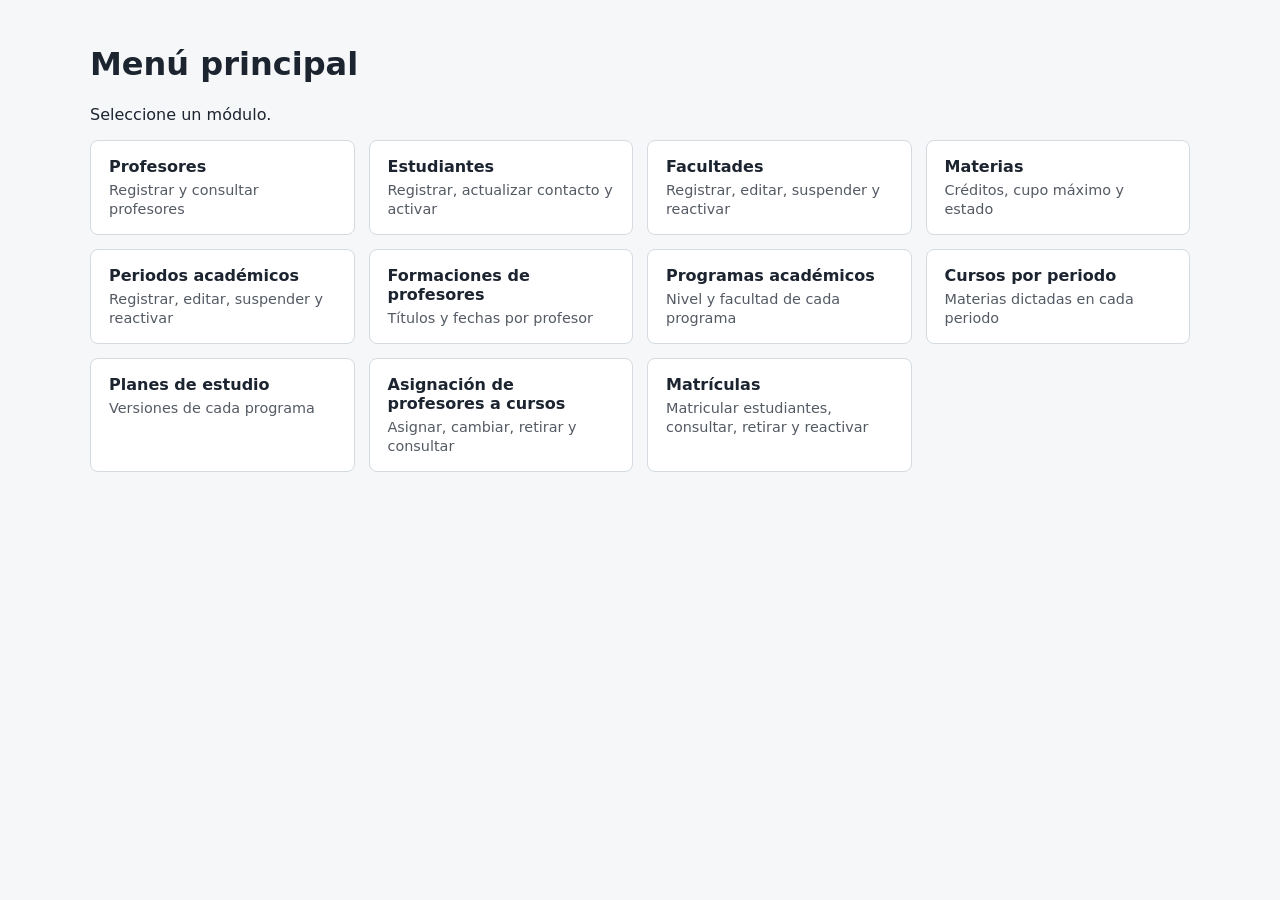
==== web/index.html @ 6fbb42f3 "Se agrega el proyecto POO" ====
<!DOCTYPE html>
<html lang="es">
<head>
    <meta charset="UTF-8">
    <meta name="viewport" content="width=device-width, initial-scale=1">
    <title>Menú principal</title>
    <link rel="stylesheet" href="estilos.css">
</head>
<body>
    <main class="ancho">
        <h1>Menú principal</h1>
        <p>Seleccione un módulo.</p>

        <ul class="menu">
            <li>
                <a class="tarjeta" href="profesores.html">
                    <strong>Profesores</strong>
                    <span>Registrar y consultar profesores</span>
                </a>
            </li>
            <li>
                <a class="tarjeta" href="estudiantes.html">
                    <strong>Estudiantes</strong>
                    <span>Registrar, actualizar contacto y activar</span>
                </a>
            </li>
            <li>
                <a class="tarjeta" href="facultades.html">
                    <strong>Facultades</strong>
                    <span>Registrar, editar, suspender y reactivar</span>
                </a>
            </li>
            <li>
                <a class="tarjeta" href="materias.html">
                    <strong>Materias</strong>
                    <span>Créditos, cupo máximo y estado</span>
                </a>
            </li>
            <li>
                <a class="tarjeta" href="periodos-academicos.html">
                    <strong>Periodos académicos</strong>
                    <span>Registrar, editar, suspender y reactivar</span>
                </a>
            </li>
            <li>
                <a class="tarjeta" href="formaciones-profesores.html">
                    <strong>Formaciones de profesores</strong>
                    <span>Títulos y fechas por profesor</span>
                </a>
            </li>
            <li>
                <a class="tarjeta" href="programas.html">
                    <strong>Programas académicos</strong>
                    <span>Nivel y facultad de cada programa</span>
                </a>
            </li>
            <li>
                <a class="tarjeta" href="cursos-periodos.html">
                    <strong>Cursos por periodo</strong>
                    <span>Materias dictadas en cada periodo</span>
                </a>
            </li>
            <li>
                <a class="tarjeta" href="planes-estudio.html">
                    <strong>Planes de estudio</strong>
                    <span>Versiones de cada programa</span>
                </a>
            </li>
            <li>
                <a class="tarjeta" href="cursos-profesores.html">
                    <strong>Asignación de profesores a cursos</strong>
                    <span>Asignar, cambiar, retirar y consultar</span>
                </a>
            </li>
            <li>
                <a class="tarjeta" href="matriculas.html">
                    <strong>Matrículas</strong>
                    <span>Matricular estudiantes, consultar, retirar y reactivar</span>
                </a>
            </li>
        </ul>
    </main>
</body>
</html>
---- web/estilos.css ----
:root {
    --fondo: #f6f7f9;
    --tarjeta: #ffffff;
    --texto: #1c2430;
    --borde: #d5dae1;
    --acento: #1f5fbf;
    --error: #b3261e;
    --ok: #1b6e3c;
}
@media (prefers-color-scheme: dark) {
    :root {
        --fondo: #14181f;
        --tarjeta: #1d232c;
        --texto: #e6e9ee;
        --borde: #333c48;
        --acento: #6ea2f2;
        --error: #f2827a;
        --ok: #6fd09a;
    }
}
body {
    margin: 0;
    background: var(--fondo);
    color: var(--texto);
    font-family: system-ui, -apple-system, "Segoe UI", sans-serif;
}
main { max-width: 760px; margin: 0 auto; padding: 24px 16px; }
section {
    background: var(--tarjeta);
    border: 1px solid var(--borde);
    border-radius: 8px;
    padding: 16px 20px;
    margin-bottom: 20px;
}
form { display: flex; flex-wrap: wrap; gap: 12px; align-items: end; }
label { display: flex; flex-direction: column; gap: 4px; font-size: 0.9rem; }
input {
    padding: 8px 10px;
    border: 1px solid var(--borde);
    border-radius: 6px;
    background: var(--fondo);
    color: var(--texto);
    font: inherit;
}
button {
    padding: 9px 18px;
    border: 0;
    border-radius: 6px;
    background: var(--acento);
    color: #fff;
    font: inherit;
    cursor: pointer;
}
table { width: 100%; border-collapse: collapse; }
th, td { text-align: left; padding: 8px; border-bottom: 1px solid var(--borde); }
#mensaje { min-height: 1.4em; margin: 12px 0 0; }
#mensaje.error { color: var(--error); }
#mensaje.ok { color: var(--ok); }

/* ===== Compartido por todas las paginas ===== */
[hidden] { display: none !important; }

main.ancho { max-width: 1100px; }

nav { display: flex; gap: 18px; margin-bottom: 8px; }
nav a { color: var(--acento); text-decoration: none; }
nav a:hover { text-decoration: underline; }

select {
    padding: 8px 10px;
    border: 1px solid var(--borde);
    border-radius: 6px;
    background: var(--fondo);
    color: var(--texto);
    font: inherit;
}

.tabla-scroll { overflow-x: auto; }
td.acciones { display: flex; flex-wrap: wrap; gap: 6px; align-items: center; }

button.secundario {
    background: transparent;
    color: var(--acento);
    border: 1px solid var(--acento);
    padding: 6px 12px;
}
button.peligro {
    background: var(--error);
    padding: 6px 12px;
}
#msgAsignar, #msgLista { min-height: 1.4em; margin: 12px 0 0; }
#msgAsignar.error, #msgLista.error { color: var(--error); }
#msgAsignar.ok, #msgLista.ok { color: var(--ok); }

/* ===== Menu principal ===== */
.menu {
    display: grid;
    grid-template-columns: repeat(auto-fill, minmax(240px, 1fr));
    gap: 14px;
    padding: 0;
    margin: 0;
    list-style: none;
}
.tarjeta {
    display: block;
    height: 100%;
    box-sizing: border-box;
    background: var(--tarjeta);
    border: 1px solid var(--borde);
    border-radius: 8px;
    padding: 16px 18px;
    color: var(--texto);
    text-decoration: none;
}
.tarjeta strong { display: block; margin-bottom: 4px; }
.tarjeta span { font-size: 0.9rem; opacity: 0.75; }
a.tarjeta:hover, a.tarjeta:focus-visible { border-color: var(--acento); }
.tarjeta.pendiente { opacity: 0.5; cursor: not-allowed; }

/* Filtro sobre la tabla */
form.filtro { margin-bottom: 12px; }
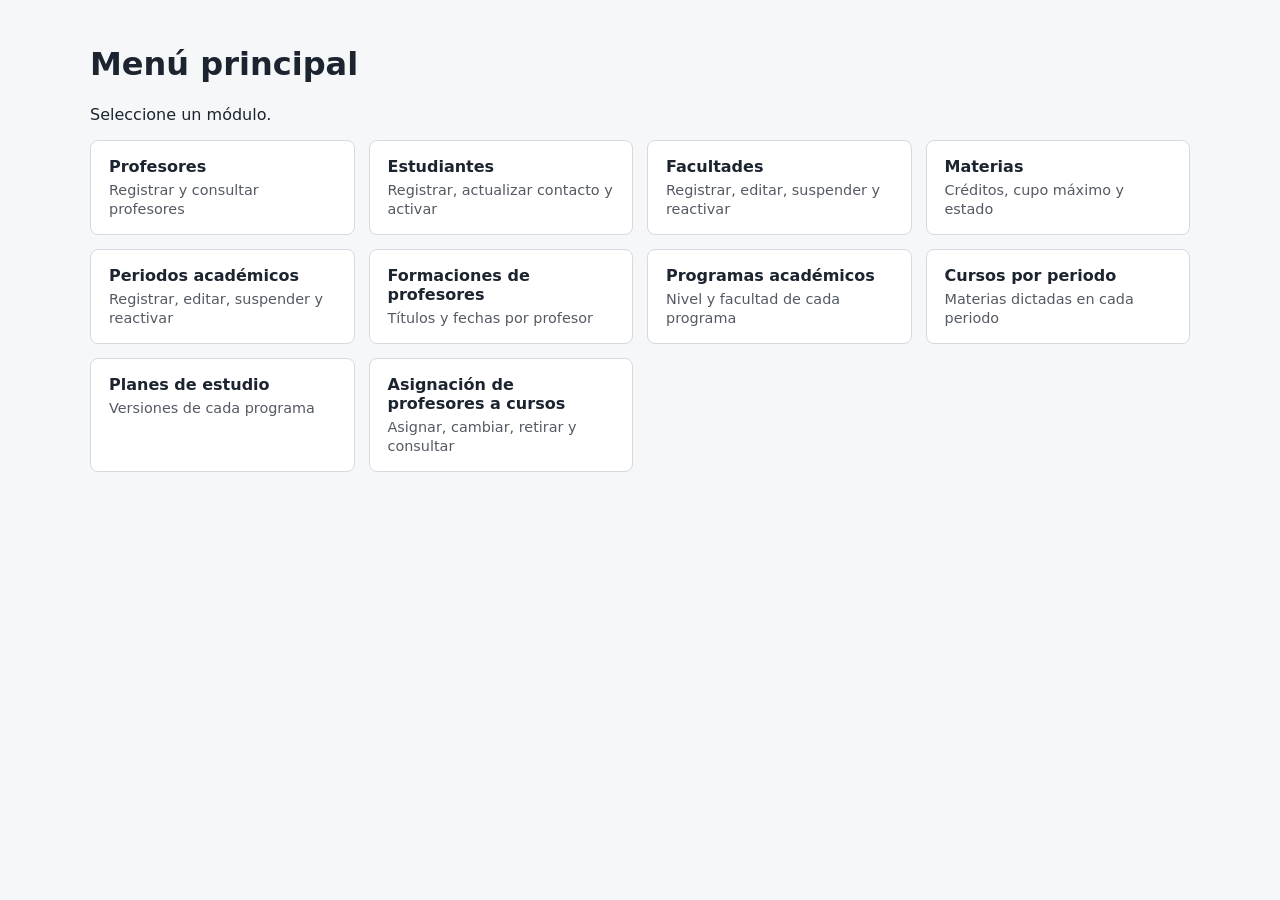
==== commit b1f8a448: "Meto los modelos nuevos al proyecto" ====
--- a/web/index.html
+++ b/web/index.html
@@ -72,12 +72,6 @@
                     <span>Asignar, cambiar, retirar y consultar</span>
                 </a>
             </li>
-            <li>
-                <a class="tarjeta" href="matriculas.html">
-                    <strong>Matrículas</strong>
-                    <span>Matricular estudiantes, consultar, retirar y reactivar</span>
-                </a>
-            </li>
         </ul>
     </main>
 </body>
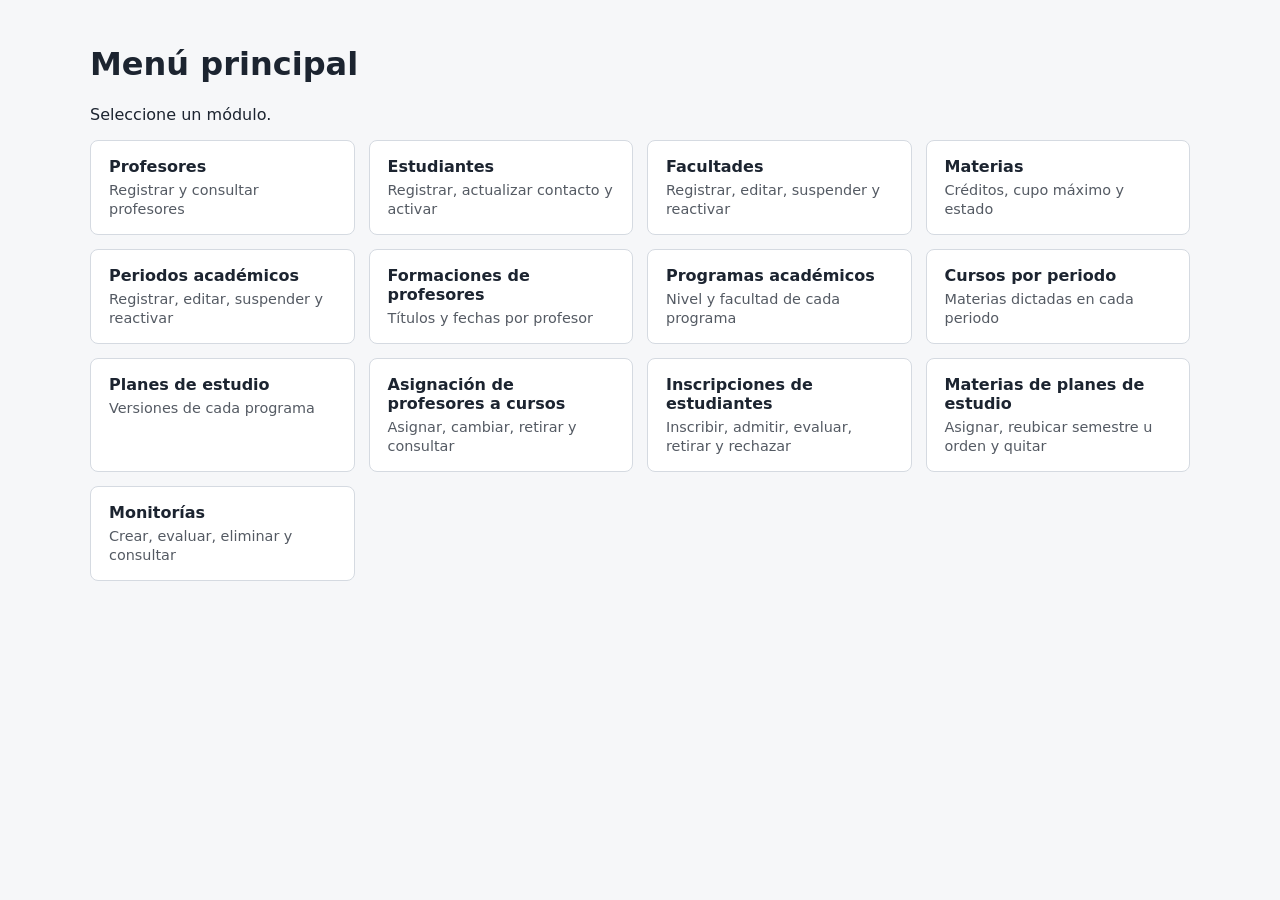
==== commit f4ad31d6: "Se agrego las vista web de CursoEstudiante, Monitoria, PlanEstudio" ====
--- a/web/index.html
+++ b/web/index.html
@@ -72,6 +72,24 @@
                     <span>Asignar, cambiar, retirar y consultar</span>
                 </a>
             </li>
+            <li>
+                <a class="tarjeta" href="cursos-estudiantes.html">
+                    <strong>Inscripciones de estudiantes</strong>
+                    <span>Inscribir, admitir, evaluar, retirar y rechazar</span>
+                </a>
+            </li>
+            <li>
+                <a class="tarjeta" href="planes-materias.html">
+                    <strong>Materias de planes de estudio</strong>
+                    <span>Asignar, reubicar semestre u orden y quitar</span>
+                </a>
+            </li>
+            <li>
+                <a class="tarjeta" href="monitorias.html">
+                    <strong>Monitorías</strong>
+                    <span>Crear, evaluar, eliminar y consultar</span>
+                </a>
+            </li>
         </ul>
     </main>
 </body>
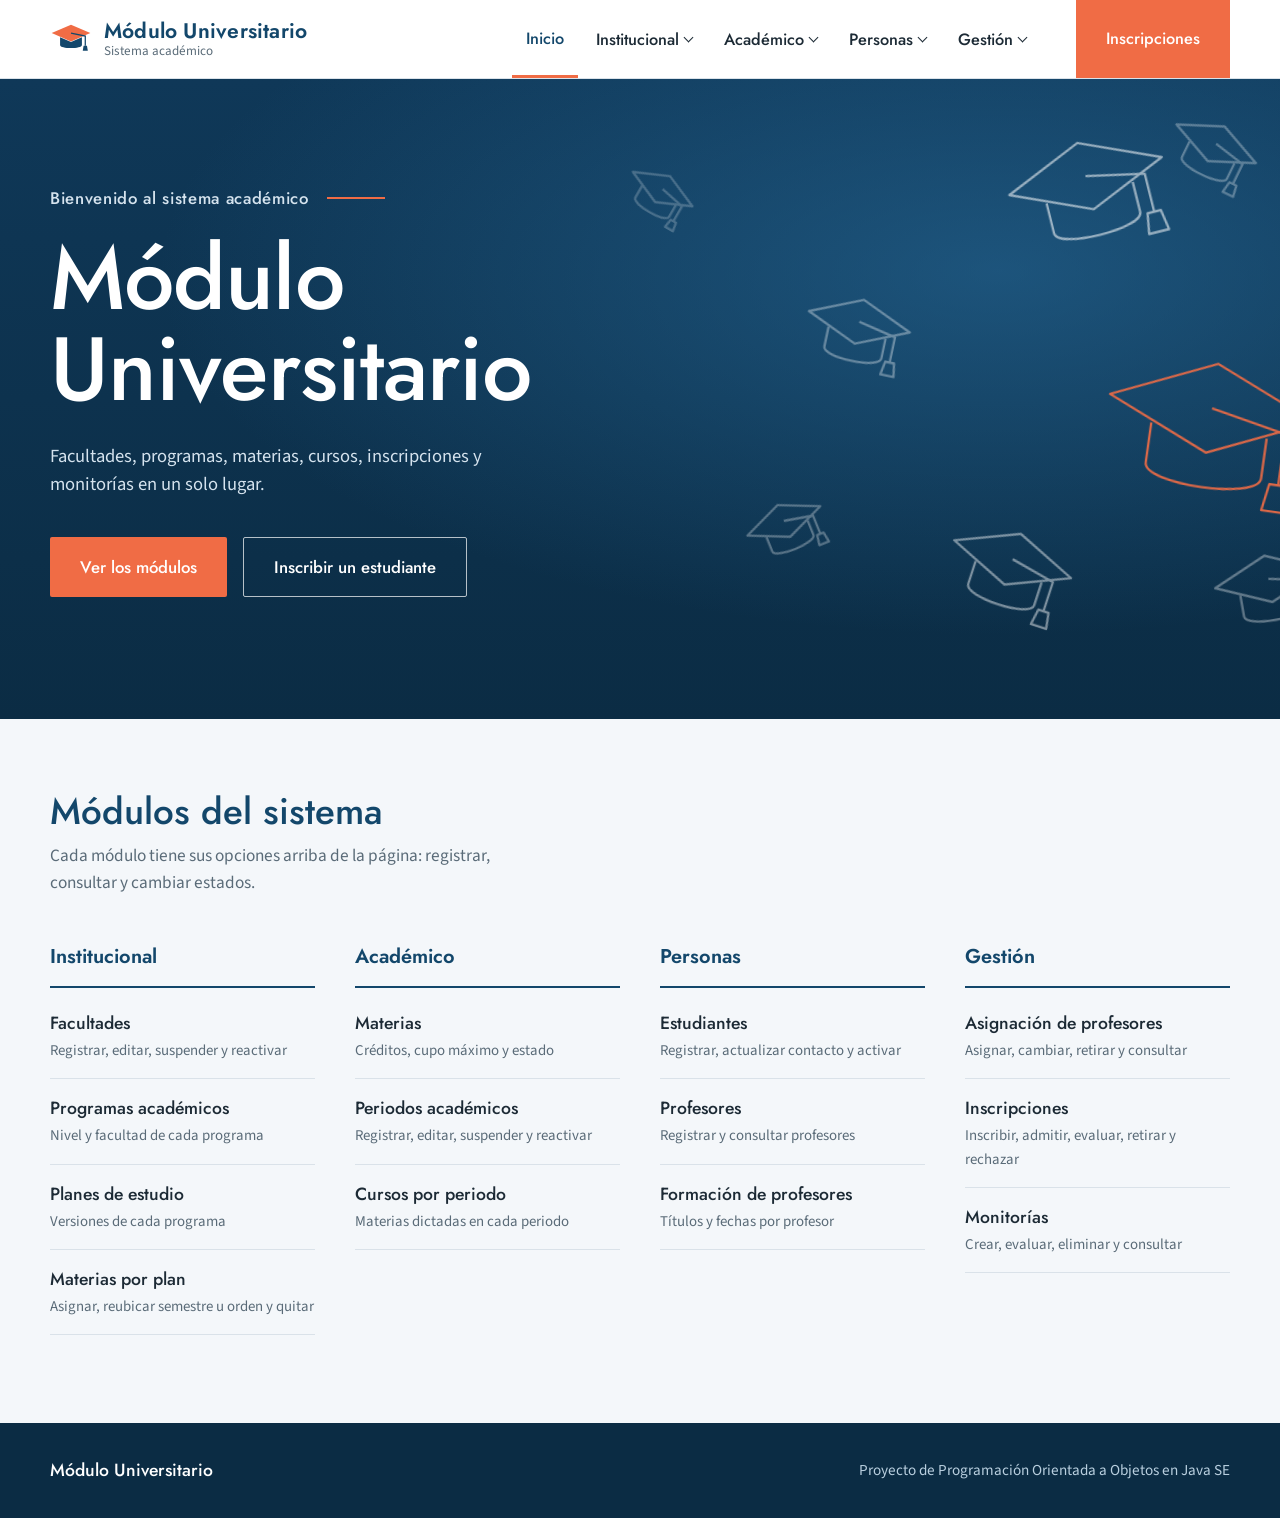
==== commit 87eae231: "Arreglo completo en el frontend" ====
--- a/web/index.html
+++ b/web/index.html
@@ -3,94 +3,133 @@
 <head>
     <meta charset="UTF-8">
     <meta name="viewport" content="width=device-width, initial-scale=1">
-    <title>Menú principal</title>
+    <title>Módulo Universitario</title>
+    <link rel="preconnect" href="https://fonts.googleapis.com">
+    <link rel="preconnect" href="https://fonts.gstatic.com" crossorigin>
+    <link href="https://fonts.googleapis.com/css2?family=Jost:wght@400;500;600&amp;family=Source+Sans+3:wght@400;600&amp;display=swap" rel="stylesheet">
     <link rel="stylesheet" href="estilos.css">
 </head>
 <body>
-    <main class="ancho">
-        <h1>Menú principal</h1>
-        <p>Seleccione un módulo.</p>
+    <svg width="0" height="0" style="position:absolute" aria-hidden="true" focusable="false">
+        <symbol id="birrete" viewBox="0 0 100 80">
+            <path d="M50 6 L96 26 L50 46 L4 26 Z" />
+            <path d="M24 36 V54 C24 64 76 64 76 54 V36" />
+            <path d="M50 26 L84 33 V56" />
+            <path d="M80 56 h8 l2 12 h-12 Z" />
+        </symbol>
+    </svg>
+    <a class="saltar" href="#contenido">Saltar al contenido</a>
+    <header class="encabezado">
+        <div class="contenedor">
+            <a class="logo" href="index.html">
+                <svg viewBox="0 0 100 80" aria-hidden="true">
+                    <path d="M50 6 L96 26 L50 46 L4 26 Z" fill="#f06c45"/>
+                    <path d="M24 36 V54 C24 64 76 64 76 54 V36 L50 47 Z" fill="#13476b"/>
+                    <path d="M50 26 L84 33 V56" fill="none" stroke="#13476b" stroke-width="3"/>
+                    <path d="M80 56 h8 l2 12 h-12 Z" fill="#13476b"/>
+                </svg>
+                <span class="logo-texto"><strong>Módulo Universitario</strong><span>Sistema académico</span></span>
+            </a>
+            <nav class="menu-principal" id="menuPrincipal" aria-label="Módulos">
+                <ul>
+                    <li><a class="menu-enlace" href="index.html" aria-current="page">Inicio</a></li>
+                    <li>
+                        <button class="menu-grupo" type="button" aria-expanded="false" aria-controls="sub0">Institucional</button>
+                        <ul class="submenu" id="sub0" hidden>
+                            <li><a href="facultades.html"><strong>Facultades</strong><span>Registrar, editar, suspender y reactivar</span></a></li><li><a href="programas.html"><strong>Programas académicos</strong><span>Nivel y facultad de cada programa</span></a></li><li><a href="planes-estudio.html"><strong>Planes de estudio</strong><span>Versiones de cada programa</span></a></li><li><a href="planes-materias.html"><strong>Materias por plan</strong><span>Asignar, reubicar semestre u orden y quitar</span></a></li>
+                        </ul>
+                    </li>
+                    <li>
+                        <button class="menu-grupo" type="button" aria-expanded="false" aria-controls="sub1">Académico</button>
+                        <ul class="submenu" id="sub1" hidden>
+                            <li><a href="materias.html"><strong>Materias</strong><span>Créditos, cupo máximo y estado</span></a></li><li><a href="periodos-academicos.html"><strong>Periodos académicos</strong><span>Registrar, editar, suspender y reactivar</span></a></li><li><a href="cursos-periodos.html"><strong>Cursos por periodo</strong><span>Materias dictadas en cada periodo</span></a></li>
+                        </ul>
+                    </li>
+                    <li>
+                        <button class="menu-grupo" type="button" aria-expanded="false" aria-controls="sub2">Personas</button>
+                        <ul class="submenu" id="sub2" hidden>
+                            <li><a href="estudiantes.html"><strong>Estudiantes</strong><span>Registrar, actualizar contacto y activar</span></a></li><li><a href="profesores.html"><strong>Profesores</strong><span>Registrar y consultar profesores</span></a></li><li><a href="formaciones-profesores.html"><strong>Formación de profesores</strong><span>Títulos y fechas por profesor</span></a></li>
+                        </ul>
+                    </li>
+                    <li>
+                        <button class="menu-grupo" type="button" aria-expanded="false" aria-controls="sub3">Gestión</button>
+                        <ul class="submenu" id="sub3" hidden>
+                            <li><a href="cursos-profesores.html"><strong>Asignación de profesores</strong><span>Asignar, cambiar, retirar y consultar</span></a></li><li><a href="cursos-estudiantes.html"><strong>Inscripciones</strong><span>Inscribir, admitir, evaluar, retirar y rechazar</span></a></li><li><a href="monitorias.html"><strong>Monitorías</strong><span>Crear, evaluar, eliminar y consultar</span></a></li>
+                        </ul>
+                    </li>
+                    <li class="solo-movil"><a href="cursos-estudiantes.html">Inscripciones</a></li>
+                </ul>
+            </nav>
+            <a class="boton-cabecera" href="cursos-estudiantes.html">Inscripciones</a>
+            <button class="boton-menu" id="botonMenu" type="button" aria-expanded="false" aria-controls="menuPrincipal" aria-label="Abrir menú"><span></span></button>
+        </div>
+    </header>
 
-        <ul class="menu">
-            <li>
-                <a class="tarjeta" href="profesores.html">
-                    <strong>Profesores</strong>
-                    <span>Registrar y consultar profesores</span>
-                </a>
-            </li>
-            <li>
-                <a class="tarjeta" href="estudiantes.html">
-                    <strong>Estudiantes</strong>
-                    <span>Registrar, actualizar contacto y activar</span>
-                </a>
-            </li>
-            <li>
-                <a class="tarjeta" href="facultades.html">
-                    <strong>Facultades</strong>
-                    <span>Registrar, editar, suspender y reactivar</span>
-                </a>
-            </li>
-            <li>
-                <a class="tarjeta" href="materias.html">
-                    <strong>Materias</strong>
-                    <span>Créditos, cupo máximo y estado</span>
-                </a>
-            </li>
-            <li>
-                <a class="tarjeta" href="periodos-academicos.html">
-                    <strong>Periodos académicos</strong>
-                    <span>Registrar, editar, suspender y reactivar</span>
-                </a>
-            </li>
-            <li>
-                <a class="tarjeta" href="formaciones-profesores.html">
-                    <strong>Formaciones de profesores</strong>
-                    <span>Títulos y fechas por profesor</span>
-                </a>
-            </li>
-            <li>
-                <a class="tarjeta" href="programas.html">
-                    <strong>Programas académicos</strong>
-                    <span>Nivel y facultad de cada programa</span>
-                </a>
-            </li>
-            <li>
-                <a class="tarjeta" href="cursos-periodos.html">
-                    <strong>Cursos por periodo</strong>
-                    <span>Materias dictadas en cada periodo</span>
-                </a>
-            </li>
-            <li>
-                <a class="tarjeta" href="planes-estudio.html">
-                    <strong>Planes de estudio</strong>
-                    <span>Versiones de cada programa</span>
-                </a>
-            </li>
-            <li>
-                <a class="tarjeta" href="cursos-profesores.html">
-                    <strong>Asignación de profesores a cursos</strong>
-                    <span>Asignar, cambiar, retirar y consultar</span>
-                </a>
-            </li>
-            <li>
-                <a class="tarjeta" href="cursos-estudiantes.html">
-                    <strong>Inscripciones de estudiantes</strong>
-                    <span>Inscribir, admitir, evaluar, retirar y rechazar</span>
-                </a>
-            </li>
-            <li>
-                <a class="tarjeta" href="planes-materias.html">
-                    <strong>Materias de planes de estudio</strong>
-                    <span>Asignar, reubicar semestre u orden y quitar</span>
-                </a>
-            </li>
-            <li>
-                <a class="tarjeta" href="monitorias.html">
-                    <strong>Monitorías</strong>
-                    <span>Crear, evaluar, eliminar y consultar</span>
-                </a>
-            </li>
-        </ul>
+    <section class="portada" aria-labelledby="tituloPortada">
+        <svg class="birretes" viewBox="0 0 1200 640" preserveAspectRatio="xMaxYMid slice" aria-hidden="true"><g class="b"><use href="#birrete" width="100" height="80" transform="translate(930 90) rotate(-14) scale(1.6)" fill="none" stroke="#ffffff" stroke-width="1.38" stroke-linejoin="round" opacity="0.55"/></g><g class="b"><use href="#birrete" width="100" height="80" transform="translate(760 210) rotate(12) scale(1.05)" fill="none" stroke="#ffffff" stroke-width="2.10" stroke-linejoin="round" opacity="0.35"/></g><g class="b"><use href="#birrete" width="100" height="80" transform="translate(1040 260) rotate(8) scale(2.1)" fill="none" stroke="#f06c45" stroke-width="1.05" stroke-linejoin="round" opacity="0.9"/></g><g class="b"><use href="#birrete" width="100" height="80" transform="translate(690 430) rotate(-22) scale(0.8)" fill="none" stroke="#ffffff" stroke-width="2.75" stroke-linejoin="round" opacity="0.3"/></g><g class="b"><use href="#birrete" width="100" height="80" transform="translate(900 420) rotate(18) scale(1.25)" fill="none" stroke="#ffffff" stroke-width="1.76" stroke-linejoin="round" opacity="0.45"/></g><g class="b"><use href="#birrete" width="100" height="80" transform="translate(1110 40) rotate(26) scale(0.9)" fill="none" stroke="#ffffff" stroke-width="2.44" stroke-linejoin="round" opacity="0.3"/></g><g class="b"><use href="#birrete" width="100" height="80" transform="translate(600 90) rotate(30) scale(0.7)" fill="none" stroke="#ffffff" stroke-width="3.14" stroke-linejoin="round" opacity="0.22"/></g><g class="b"><use href="#birrete" width="100" height="80" transform="translate(1130 470) rotate(-10) scale(1.1)" fill="none" stroke="#ffffff" stroke-width="2.00" stroke-linejoin="round" opacity="0.35"/></g></svg>
+        <div class="contenedor">
+            <p class="portada-saludo">Bienvenido al sistema académico</p>
+            <h1 id="tituloPortada">Módulo Universitario</h1>
+            <p class="portada-texto">Facultades, programas, materias, cursos, inscripciones y monitorías en un solo lugar.</p>
+            <div class="portada-acciones">
+                <a class="boton boton-coral" href="#modulos">Ver los módulos</a>
+                <a class="boton boton-claro" href="cursos-estudiantes.html">Inscribir un estudiante</a>
+            </div>
+        </div>
+    </section>
+
+    <main id="contenido" class="directorio">
+        <div class="contenedor">
+            <div class="directorio-intro" id="modulos">
+                <h2>Módulos del sistema</h2>
+                <p>Cada módulo tiene sus opciones arriba de la página: registrar, consultar y cambiar estados.</p>
+            </div>
+            <div class="grupos">
+                <div class="grupo">
+                    <h3>Institucional</h3>
+                    <ul>
+                        <li><a href="facultades.html"><strong>Facultades</strong><span>Registrar, editar, suspender y reactivar</span></a></li>
+                        <li><a href="programas.html"><strong>Programas académicos</strong><span>Nivel y facultad de cada programa</span></a></li>
+                        <li><a href="planes-estudio.html"><strong>Planes de estudio</strong><span>Versiones de cada programa</span></a></li>
+                        <li><a href="planes-materias.html"><strong>Materias por plan</strong><span>Asignar, reubicar semestre u orden y quitar</span></a></li>
+                    </ul>
+                </div>
+                <div class="grupo">
+                    <h3>Académico</h3>
+                    <ul>
+                        <li><a href="materias.html"><strong>Materias</strong><span>Créditos, cupo máximo y estado</span></a></li>
+                        <li><a href="periodos-academicos.html"><strong>Periodos académicos</strong><span>Registrar, editar, suspender y reactivar</span></a></li>
+                        <li><a href="cursos-periodos.html"><strong>Cursos por periodo</strong><span>Materias dictadas en cada periodo</span></a></li>
+                    </ul>
+                </div>
+                <div class="grupo">
+                    <h3>Personas</h3>
+                    <ul>
+                        <li><a href="estudiantes.html"><strong>Estudiantes</strong><span>Registrar, actualizar contacto y activar</span></a></li>
+                        <li><a href="profesores.html"><strong>Profesores</strong><span>Registrar y consultar profesores</span></a></li>
+                        <li><a href="formaciones-profesores.html"><strong>Formación de profesores</strong><span>Títulos y fechas por profesor</span></a></li>
+                    </ul>
+                </div>
+                <div class="grupo">
+                    <h3>Gestión</h3>
+                    <ul>
+                        <li><a href="cursos-profesores.html"><strong>Asignación de profesores</strong><span>Asignar, cambiar, retirar y consultar</span></a></li>
+                        <li><a href="cursos-estudiantes.html"><strong>Inscripciones</strong><span>Inscribir, admitir, evaluar, retirar y rechazar</span></a></li>
+                        <li><a href="monitorias.html"><strong>Monitorías</strong><span>Crear, evaluar, eliminar y consultar</span></a></li>
+                    </ul>
+                </div>
+            </div>
+        </div>
     </main>
+
+    <footer class="pie">
+        <div class="contenedor">
+            <strong>Módulo Universitario</strong>
+            <span>Proyecto de Programación Orientada a Objetos en Java SE</span>
+        </div>
+    </footer>
+
+
+    <script src="layout.js"></script>
 </body>
 </html>
--- a/web/estilos.css
+++ b/web/estilos.css
@@ -1,121 +1,471 @@
+/* =====================================================================
+   Módulo Universitario - hoja de estilos única para todas las páginas.
+   Solo presentación: los formularios, tablas e ids que usa el JS son los mismos.
+   ===================================================================== */
+
 :root {
-    --fondo: #f6f7f9;
+    --azul: #13476b;          /* estructura, títulos, enlaces */
+    --azul-noche: #0b2c44;    /* portada, franja de título y pie */
+    --azul-suave: #e8f0f6;    /* fondos de cabeceras de tabla */
+    --coral: #f06c45;         /* acción principal */
+    --coral-oscuro: #d9562f;
+    --fondo: #f4f7fa;
     --tarjeta: #ffffff;
-    --texto: #1c2430;
-    --borde: #d5dae1;
-    --acento: #1f5fbf;
-    --error: #b3261e;
-    --ok: #1b6e3c;
-}
-@media (prefers-color-scheme: dark) {
-    :root {
-        --fondo: #14181f;
-        --tarjeta: #1d232c;
-        --texto: #e6e9ee;
-        --borde: #333c48;
-        --acento: #6ea2f2;
-        --error: #f2827a;
-        --ok: #6fd09a;
-    }
-}
+    --tinta: #1c2a35;
+    --tinta-suave: #5a6b78;
+    --linea: #dae2e9;
+    --error: #b42318;
+    --error-fondo: #fdecea;
+    --ok: #18794e;
+    --ok-fondo: #e6f4ec;
+
+    --titulos: "Jost", "Segoe UI", system-ui, sans-serif;
+    --texto: "Source Sans 3", "Segoe UI", system-ui, sans-serif;
+
+    --ancho: 1180px;
+    --alto-encabezado: 78px;
+    --radio: 6px;
+}
+
+*, *::before, *::after { box-sizing: border-box; }
+[hidden] { display: none !important; }
+
+html { scroll-behavior: smooth; scroll-padding-top: calc(var(--alto-encabezado) + 72px); }
+@media (prefers-reduced-motion: reduce) { html { scroll-behavior: auto; } }
+
 body {
     margin: 0;
     background: var(--fondo);
-    color: var(--texto);
-    font-family: system-ui, -apple-system, "Segoe UI", sans-serif;
-}
-main { max-width: 760px; margin: 0 auto; padding: 24px 16px; }
-section {
+    color: var(--tinta);
+    font-family: var(--texto);
+    font-size: 16px;
+    line-height: 1.55;
+    display: flex;
+    flex-direction: column;
+    min-height: 100vh;
+}
+
+a { color: var(--azul); }
+:focus-visible { outline: 3px solid var(--coral); outline-offset: 2px; }
+
+.contenedor { width: min(var(--ancho), 100% - 32px); margin-inline: auto; }
+
+.saltar {
+    position: absolute; left: 16px; top: -60px; z-index: 100;
+    background: var(--coral); color: #fff; padding: 10px 16px; border-radius: var(--radio);
+    font-weight: 600; text-decoration: none;
+}
+.saltar:focus { top: 12px; }
+
+/* =====================================================================
+   Encabezado: logo + menú de entidades + acceso a Inscripciones
+   ===================================================================== */
+.encabezado {
+    position: sticky; top: 0; z-index: 50;
+    background: #fff;
+    border-bottom: 1px solid var(--linea);
+}
+.encabezado .contenedor {
+    display: flex; align-items: stretch; gap: 24px;
+    height: var(--alto-encabezado);
+}
+
+.logo {
+    display: flex; align-items: center; gap: 12px;
+    text-decoration: none; color: var(--azul);
+    margin-right: auto;
+}
+.logo svg { width: 42px; height: 42px; flex: none; }
+.logo-texto { display: flex; flex-direction: column; line-height: 1.05; }
+.logo-texto strong {
+    white-space: nowrap;
+    font-family: var(--titulos); font-size: 1.32rem; font-weight: 600; letter-spacing: 0.01em;
+}
+.logo-texto span { font-size: 0.82rem; color: var(--tinta-suave); margin-top: 3px; }
+
+.menu-principal { display: flex; align-items: stretch; }
+.menu-principal > ul {
+    display: flex; align-items: stretch; gap: 4px;
+    list-style: none; margin: 0; padding: 0;
+}
+.menu-principal > ul > li { position: relative; display: flex; }
+
+.menu-enlace,
+.menu-grupo {
+    display: flex; align-items: center; gap: 6px;
+    padding: 0 14px;
+    font-family: var(--titulos); font-size: 1.02rem; font-weight: 500;
+    color: var(--tinta); text-decoration: none;
+    background: none; border: 0; cursor: pointer;
+    border-bottom: 3px solid transparent;
+    border-top: 3px solid transparent;
+}
+.menu-grupo::after {
+    content: ""; width: 7px; height: 7px; margin-top: -3px;
+    border-right: 1.6px solid currentColor; border-bottom: 1.6px solid currentColor;
+    transform: rotate(45deg); transition: transform .15s;
+}
+.menu-enlace:hover, .menu-grupo:hover,
+.menu-grupo[aria-expanded="true"] { color: var(--coral); }
+.menu-grupo[aria-expanded="true"]::after { transform: rotate(225deg); margin-top: 3px; }
+.menu-enlace[aria-current="page"],
+.menu-grupo.activo { border-bottom-color: var(--coral); color: var(--azul); }
+
+.submenu {
+    position: absolute; top: 100%; left: 0;
+    min-width: 290px;
+    list-style: none; margin: 0; padding: 8px 0;
+    background: #fff;
+    border: 1px solid var(--linea); border-top: 3px solid var(--coral);
+    box-shadow: 0 18px 40px -18px rgba(11, 44, 68, .35);
+}
+.submenu a {
+    display: block; padding: 10px 20px;
+    color: var(--tinta); text-decoration: none;
+}
+.submenu a strong { display: block; font-weight: 600; }
+.submenu a span { display: block; font-size: 0.86rem; color: var(--tinta-suave); }
+.submenu a:hover, .submenu a:focus-visible { background: var(--fondo); }
+.submenu a:hover strong { color: var(--coral); }
+.submenu a[aria-current="page"] { box-shadow: inset 3px 0 0 var(--coral); background: var(--fondo); }
+
+.boton-cabecera {
+    display: flex; align-items: center;
+    padding: 0 30px; margin-left: 12px;
+    background: var(--coral); color: #fff; text-decoration: none;
+    font-family: var(--titulos); font-weight: 500; font-size: 1.02rem;
+}
+.boton-cabecera:hover { background: var(--coral-oscuro); }
+
+.boton-menu {
+    display: none;
+    align-self: center;
+    width: 44px; height: 44px;
+    border: 1px solid var(--linea); border-radius: var(--radio);
+    background: #fff; cursor: pointer;
+}
+.boton-menu span, .boton-menu span::before, .boton-menu span::after {
+    display: block; width: 20px; height: 2px; margin: auto;
+    background: var(--azul); position: relative; content: "";
+}
+.boton-menu span::before { position: absolute; top: -6px; }
+.boton-menu span::after { position: absolute; top: 6px; }
+
+/* =====================================================================
+   Portada (index)
+   ===================================================================== */
+.portada {
+    position: relative; overflow: hidden;
+    background:
+        radial-gradient(1200px 520px at 78% 30%, rgba(41, 110, 158, .55), transparent 70%),
+        linear-gradient(180deg, #0f3858 0%, var(--azul-noche) 100%);
+    color: #fff;
+}
+.portada .contenedor {
+    position: relative; z-index: 1;
+    min-height: min(640px, 80vh);
+    display: flex; flex-direction: column; justify-content: center;
+    padding-block: 96px 112px;
+}
+.portada-saludo {
+    display: flex; align-items: center; gap: 18px;
+    margin: 0 0 22px;
+    font-family: var(--titulos); font-size: 1.05rem; font-weight: 500;
+    letter-spacing: 0.04em; color: #d5e3ee;
+}
+.portada-saludo::after { content: ""; flex: none; width: 58px; height: 2px; background: var(--coral); }
+.portada h1 {
+    margin: 0;
+    font-family: var(--titulos); font-weight: 500;
+    font-size: clamp(3rem, 8vw, 5.6rem); line-height: 1.02; letter-spacing: -0.01em;
+    max-width: 11ch;
+}
+.portada p.portada-texto {
+    max-width: 54ch; margin: 26px 0 38px;
+    font-size: 1.16rem; color: #d5e3ee;
+}
+.portada-acciones { display: flex; flex-wrap: wrap; gap: 16px; }
+
+.boton {
+    display: inline-flex; align-items: center; gap: 10px;
+    padding: 16px 30px;
+    font-family: var(--titulos); font-size: 1.05rem; font-weight: 500;
+    text-decoration: none; border-radius: 2px;
+}
+.boton-coral { background: var(--coral); color: #fff; }
+.boton-coral:hover { background: var(--coral-oscuro); }
+.boton-claro { color: #fff; border: 1px solid rgba(255, 255, 255, .7); }
+.boton-claro:hover { background: rgba(255, 255, 255, .1); }
+
+/* Birretes de la portada: suben una sola vez al cargar */
+.birretes {
+    position: absolute; inset: 0; z-index: 0;
+    width: 100%; height: 100%;
+    pointer-events: none;
+}
+.birretes .b { animation: lanzar 1.6s cubic-bezier(.2, .8, .2, 1) both; }
+.birretes .b:nth-child(2) { animation-delay: .12s; }
+.birretes .b:nth-child(3) { animation-delay: .24s; }
+.birretes .b:nth-child(4) { animation-delay: .32s; }
+.birretes .b:nth-child(5) { animation-delay: .44s; }
+.birretes .b:nth-child(6) { animation-delay: .52s; }
+.birretes .b:nth-child(7) { animation-delay: .62s; }
+.birretes .b:nth-child(8) { animation-delay: .7s; }
+@keyframes lanzar {
+    from { opacity: 0; transform: translateY(140px); }
+    to { opacity: 1; transform: translateY(0); }
+}
+@media (prefers-reduced-motion: reduce) { .birretes .b { animation: none; } }
+
+/* Directorio de módulos (index) */
+.directorio { padding-block: 72px 88px; }
+.directorio-intro { max-width: 60ch; margin-bottom: 44px; }
+.directorio-intro h2 {
+    margin: 0 0 10px;
+    font-family: var(--titulos); font-weight: 500; font-size: 2.3rem; color: var(--azul); line-height: 1.15;
+}
+.directorio-intro p { margin: 0; color: var(--tinta-suave); font-size: 1.08rem; }
+
+.grupos {
+    display: grid; grid-template-columns: repeat(4, 1fr); gap: 0 40px;
+}
+.grupo h3 {
+    margin: 0 0 6px; padding-bottom: 14px;
+    font-family: var(--titulos); font-weight: 600; font-size: 1.25rem; color: var(--azul);
+    border-bottom: 2px solid var(--azul);
+}
+.grupo ul { list-style: none; margin: 0; padding: 0; }
+.grupo li { border-bottom: 1px solid var(--linea); }
+.grupo a {
+    display: block; padding: 16px 0;
+    text-decoration: none; color: var(--tinta);
+}
+.grupo a strong {
+    display: block; font-family: var(--titulos); font-weight: 500; font-size: 1.1rem;
+    transition: color .15s;
+}
+.grupo a span { display: block; font-size: 0.93rem; color: var(--tinta-suave); margin-top: 2px; }
+.grupo a:hover strong { color: var(--coral); }
+
+/* =====================================================================
+   Páginas de entidad: franja de título + menú de opciones
+   ===================================================================== */
+.franja {
+    position: relative; overflow: hidden;
+    background: linear-gradient(180deg, #0f3858 0%, var(--azul-noche) 100%);
+    color: #fff;
+}
+.franja .contenedor { position: relative; z-index: 1; padding-block: 44px 46px; }
+.migas { margin: 0 0 12px; font-size: 0.95rem; color: #b9cfdf; }
+.migas ol { display: flex; flex-wrap: wrap; gap: 8px; list-style: none; margin: 0; padding: 0; }
+.migas li + li::before { content: "/"; margin-right: 8px; color: #6f93ae; }
+.migas a { color: #fff; text-decoration: none; }
+.migas a:hover { text-decoration: underline; }
+.franja h1 {
+    margin: 0;
+    font-family: var(--titulos); font-weight: 500;
+    font-size: clamp(2rem, 4.4vw, 3rem); line-height: 1.1;
+}
+.franja .birretes { left: auto; width: 46%; opacity: .9; }
+.franja .birretes .b { animation: none; }
+
+.opciones {
+    position: sticky; top: var(--alto-encabezado); z-index: 40;
+    background: #fff; border-bottom: 1px solid var(--linea);
+}
+.opciones .contenedor { display: flex; align-items: stretch; gap: 8px; overflow-x: auto; }
+.opciones-titulo {
+    display: flex; align-items: center;
+    padding-right: 16px; margin-right: 6px;
+    border-right: 1px solid var(--linea);
+    font-size: 0.92rem; color: var(--tinta-suave); white-space: nowrap;
+}
+.opciones a {
+    display: flex; align-items: center; gap: 10px;
+    padding: 16px 14px;
+    color: var(--tinta); text-decoration: none; white-space: nowrap;
+    font-family: var(--titulos); font-weight: 500;
+    border-bottom: 3px solid transparent;
+}
+.opciones a:hover { color: var(--coral); }
+.opciones a.activa { border-bottom-color: var(--coral); color: var(--azul); }
+
+/* =====================================================================
+   Contenido: secciones, formularios, tablas, mensajes
+   ===================================================================== */
+main.pagina { flex: 1; padding-block: 36px 72px; }
+
+main.pagina section {
     background: var(--tarjeta);
-    border: 1px solid var(--borde);
-    border-radius: 8px;
-    padding: 16px 20px;
-    margin-bottom: 20px;
-}
-form { display: flex; flex-wrap: wrap; gap: 12px; align-items: end; }
-label { display: flex; flex-direction: column; gap: 4px; font-size: 0.9rem; }
-input {
-    padding: 8px 10px;
-    border: 1px solid var(--borde);
-    border-radius: 6px;
-    background: var(--fondo);
-    color: var(--texto);
-    font: inherit;
-}
-button {
-    padding: 9px 18px;
-    border: 0;
-    border-radius: 6px;
-    background: var(--acento);
-    color: #fff;
-    font: inherit;
+    border: 1px solid var(--linea);
+    border-radius: var(--radio);
+    padding: 28px 32px 30px;
+    margin-bottom: 28px;
+}
+main.pagina section:first-of-type { border-top: 3px solid var(--coral); }
+
+main.pagina h2 {
+    margin: 0 0 22px;
+    font-family: var(--titulos); font-weight: 500; font-size: 1.6rem; line-height: 1.2;
+    color: var(--azul);
+}
+
+main.pagina form {
+    display: grid;
+    grid-template-columns: repeat(auto-fill, minmax(230px, 1fr));
+    gap: 18px 22px;
+    align-items: end;
+}
+main.pagina form.filtro { margin-bottom: 18px; }
+
+label {
+    display: flex; flex-direction: column; gap: 7px;
+    font-size: 0.95rem; font-weight: 600; color: var(--tinta);
+}
+
+input, select, textarea {
+    width: 100%;
+    padding: 11px 13px;
+    border: 1px solid #c5d1db; border-radius: var(--radio);
+    background: #fbfcfd;
+    color: var(--tinta);
+    font: 400 1rem/1.3 var(--texto);
+    transition: border-color .15s, box-shadow .15s;
+}
+select {
+    appearance: none;
+    padding-right: 38px;
+    background-image:
+        linear-gradient(45deg, transparent 50%, var(--azul) 50%),
+        linear-gradient(135deg, var(--azul) 50%, transparent 50%);
+    background-position: calc(100% - 19px) 52%, calc(100% - 14px) 52%;
+    background-size: 5px 5px;
+    background-repeat: no-repeat;
+}
+input:focus, select:focus, textarea:focus {
+    outline: none; border-color: var(--azul);
+    box-shadow: 0 0 0 3px rgba(19, 71, 107, .15);
+    background-color: #fff;
+}
+input:user-invalid { border-color: var(--error); }
+
+main.pagina button {
+    justify-self: start;
+    padding: 12px 24px;
+    border: 1px solid var(--coral); border-radius: var(--radio);
+    background: var(--coral); color: #fff;
+    font: 500 1rem/1.2 var(--titulos);
     cursor: pointer;
-}
-table { width: 100%; border-collapse: collapse; }
-th, td { text-align: left; padding: 8px; border-bottom: 1px solid var(--borde); }
-#mensaje { min-height: 1.4em; margin: 12px 0 0; }
-#mensaje.error { color: var(--error); }
-#mensaje.ok { color: var(--ok); }
-
-/* ===== Compartido por todas las paginas ===== */
-[hidden] { display: none !important; }
-
-main.ancho { max-width: 1100px; }
-
-nav { display: flex; gap: 18px; margin-bottom: 8px; }
-nav a { color: var(--acento); text-decoration: none; }
-nav a:hover { text-decoration: underline; }
-
-select {
-    padding: 8px 10px;
-    border: 1px solid var(--borde);
-    border-radius: 6px;
-    background: var(--fondo);
-    color: var(--texto);
-    font: inherit;
-}
-
-.tabla-scroll { overflow-x: auto; }
-td.acciones { display: flex; flex-wrap: wrap; gap: 6px; align-items: center; }
-
-button.secundario {
-    background: transparent;
-    color: var(--acento);
-    border: 1px solid var(--acento);
-    padding: 6px 12px;
-}
-button.peligro {
-    background: var(--error);
-    padding: 6px 12px;
-}
-#msgAsignar, #msgLista { min-height: 1.4em; margin: 12px 0 0; }
-#msgAsignar.error, #msgLista.error { color: var(--error); }
-#msgAsignar.ok, #msgLista.ok { color: var(--ok); }
-
-/* ===== Menu principal ===== */
-.menu {
-    display: grid;
-    grid-template-columns: repeat(auto-fill, minmax(240px, 1fr));
-    gap: 14px;
-    padding: 0;
-    margin: 0;
-    list-style: none;
-}
-.tarjeta {
-    display: block;
-    height: 100%;
-    box-sizing: border-box;
-    background: var(--tarjeta);
-    border: 1px solid var(--borde);
-    border-radius: 8px;
-    padding: 16px 18px;
-    color: var(--texto);
-    text-decoration: none;
-}
-.tarjeta strong { display: block; margin-bottom: 4px; }
-.tarjeta span { font-size: 0.9rem; opacity: 0.75; }
-a.tarjeta:hover, a.tarjeta:focus-visible { border-color: var(--acento); }
-.tarjeta.pendiente { opacity: 0.5; cursor: not-allowed; }
-
-/* Filtro sobre la tabla */
-form.filtro { margin-bottom: 12px; }
+    transition: background .15s, color .15s, border-color .15s;
+}
+main.pagina button:hover { background: var(--coral-oscuro); border-color: var(--coral-oscuro); }
+main.pagina button:disabled { opacity: .55; cursor: not-allowed; }
+
+main.pagina button.secundario {
+    background: #fff; color: var(--azul); border-color: #b9c9d6;
+}
+main.pagina button.secundario:hover { background: var(--azul); color: #fff; border-color: var(--azul); }
+
+main.pagina button.peligro {
+    background: #fff; color: var(--error); border-color: #efb9b3;
+}
+main.pagina button.peligro:hover { background: var(--error); color: #fff; border-color: var(--error); }
+
+/* Mensajes del servidor: el JS solo cambia la clase a "ok" o "error" */
+p[role="status"] { margin: 0; min-height: 0; }
+p[role="status"]:empty { display: none; }
+p[role="status"].ok,
+p[role="status"].error {
+    margin-top: 18px;
+    padding: 12px 16px;
+    border-left: 4px solid;
+    border-radius: 0 var(--radio) var(--radio) 0;
+    font-weight: 600;
+}
+p[role="status"].ok { color: var(--ok); background: var(--ok-fondo); border-color: var(--ok); }
+p[role="status"].error { color: var(--error); background: var(--error-fondo); border-color: var(--error); }
+
+.tabla-scroll {
+    overflow-x: auto;
+    border: 1px solid var(--linea); border-radius: var(--radio);
+}
+table { width: 100%; border-collapse: collapse; font-size: 0.97rem; }
+th {
+    position: sticky; top: 0;
+    background: var(--azul-suave); color: var(--azul);
+    font-family: var(--titulos); font-weight: 600; text-align: left;
+    padding: 13px 16px; white-space: nowrap;
+}
+td { padding: 12px 16px; border-top: 1px solid var(--linea); vertical-align: middle; }
+tbody tr:nth-child(even) td { background: #fafcfd; }
+tbody tr:hover td { background: #fff6f2; }
+td.acciones { display: table-cell; white-space: nowrap; }
+td.acciones > * { margin: 3px 8px 3px 0; vertical-align: middle; }
+main.pagina td.acciones button { padding: 7px 14px; font-size: 0.92rem; }
+td.acciones input, td.acciones select { width: auto; min-width: 110px; padding: 7px 10px; }
+
+#vacio {
+    margin: 18px 0 0; padding: 22px;
+    text-align: center; color: var(--tinta-suave);
+    border: 1px dashed #c5d1db; border-radius: var(--radio);
+}
+
+/* =====================================================================
+   Pie
+   ===================================================================== */
+.pie {
+    background: var(--azul-noche); color: #b9cfdf;
+    padding-block: 34px;
+    font-size: 0.95rem;
+}
+.pie .contenedor { display: flex; flex-wrap: wrap; justify-content: space-between; gap: 12px 32px; align-items: center; }
+.pie strong { color: #fff; font-family: var(--titulos); font-weight: 500; font-size: 1.1rem; }
+.pie a { color: #fff; }
+
+/* =====================================================================
+   Responsive
+   ===================================================================== */
+@media (max-width: 1100px) {
+    .grupos { grid-template-columns: repeat(2, 1fr); gap: 36px 40px; }
+}
+
+@media (max-width: 980px) {
+    :root { --alto-encabezado: 68px; }
+    .boton-menu { display: block; order: 3; }
+    .boton-cabecera { display: none; }
+    .menu-principal {
+        position: absolute; top: 100%; left: 0; right: 0;
+        background: #fff; border-bottom: 1px solid var(--linea);
+        box-shadow: 0 18px 30px -20px rgba(11, 44, 68, .5);
+        max-height: calc(100vh - var(--alto-encabezado)); overflow-y: auto;
+        display: none;
+    }
+    .menu-principal.abierto { display: block; }
+    .menu-principal > ul { flex-direction: column; gap: 0; padding: 8px 16px 16px; }
+    .menu-principal > ul > li { display: block; }
+    .menu-enlace, .menu-grupo {
+        width: 100%; justify-content: space-between;
+        padding: 14px 4px; border: 0; border-bottom: 1px solid var(--linea);
+    }
+    .menu-enlace[aria-current="page"], .menu-grupo.activo { border-bottom-color: var(--linea); color: var(--coral); }
+    .submenu { position: static; box-shadow: none; border: 0; padding: 0 0 8px 8px; min-width: 0; }
+    .menu-principal > ul > li.solo-movil { display: block; }
+}
+.menu-principal > ul > li.solo-movil { display: none; }
+.solo-movil a {
+    display: block; margin-top: 14px; padding: 14px; text-align: center;
+    background: var(--coral); color: #fff; text-decoration: none;
+    font-family: var(--titulos); font-weight: 500;
+}
+
+@media (max-width: 640px) {
+    .grupos { grid-template-columns: 1fr; }
+    .logo-texto span { display: none; }
+    .portada .contenedor { padding-block: 64px 80px; }
+    .portada-saludo { font-size: 0.95rem; gap: 12px; }
+    .portada-saludo::after { width: 32px; }
+    .portada .birretes { opacity: .45; }
+    main.pagina section { padding: 22px 18px 24px; }
+    .franja .birretes { display: none; }
+    .opciones-titulo { display: none; }
+}
